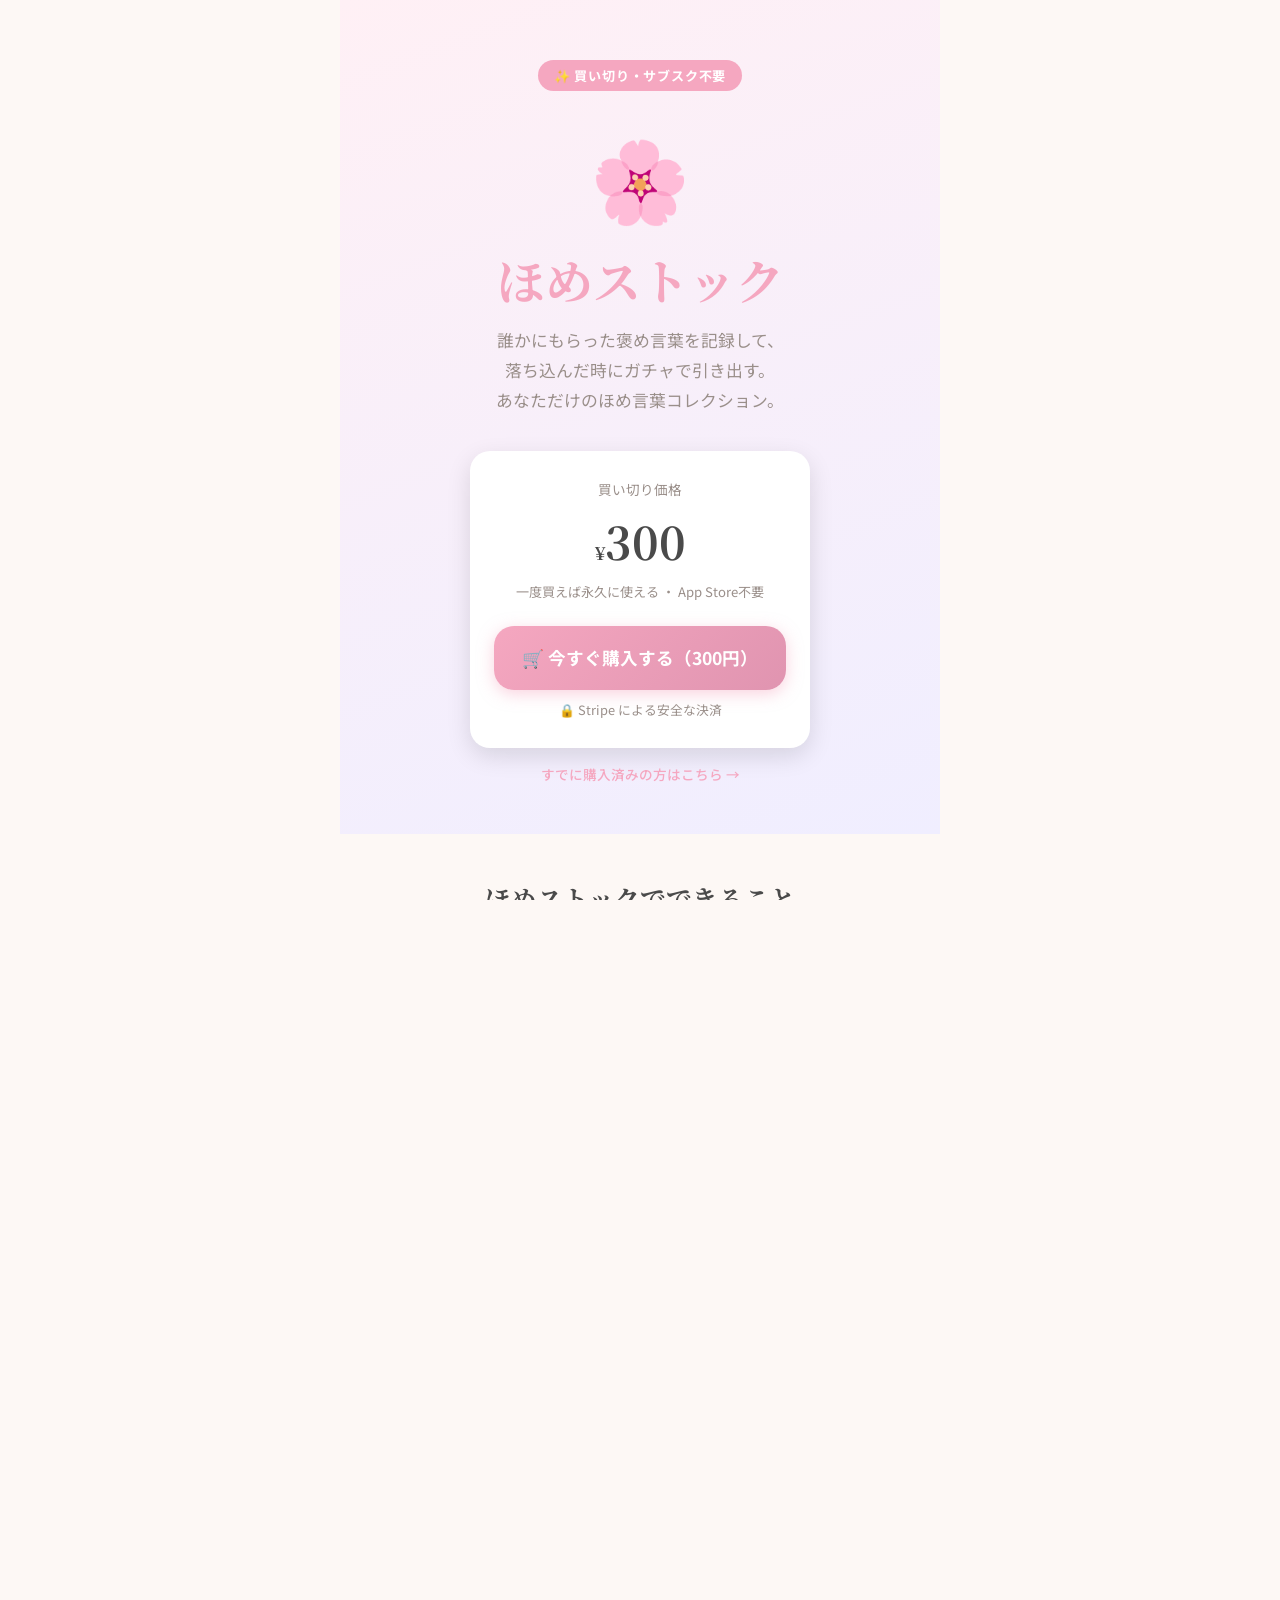
==== index.html @ d51d0ccb "initial commit: ほめストック PWA Phase1" ====
<!DOCTYPE html>
<html lang="ja">
<head>
<meta charset="UTF-8">
<meta name="viewport" content="width=device-width, initial-scale=1.0">
<title>ほめストック — もらった褒め言葉を貯めて引き出すアプリ</title>
<meta name="description" content="誰かにもらった褒め言葉を記録して、落ち込んだ時にガチャで引き出す。あなただけのほめ言葉コレクション。買い切り300円。">
<meta property="og:title" content="ほめストック">
<meta property="og:description" content="もらった褒め言葉を貯めて、落ち込んだ時にガチャで引き出す">
<meta property="og:image" content="icons/icon-512.png">
<link rel="icon" href="icons/icon-192.png">
<link rel="preconnect" href="https://fonts.googleapis.com">
<link rel="preconnect" href="https://fonts.gstatic.com" crossorigin>
<link href="https://fonts.googleapis.com/css2?family=Noto+Serif+JP:wght@400;700&family=Noto+Sans+JP:wght@400;500;700&display=swap" rel="stylesheet">
<link rel="stylesheet" href="style.css">
<style>
/* ── LP 専用スタイル ── */
body { overflow: auto; }

#lp-wrap {
  max-width: 600px;
  margin: 0 auto;
  min-height: 100vh;
}

/* Hero */
.hero {
  background: linear-gradient(160deg, #fff0f5 0%, #f0eeff 100%);
  padding: 60px 24px 48px;
  text-align: center;
}
@media (prefers-color-scheme: dark) {
  .hero { background: linear-gradient(160deg, #2a1520 0%, #1a1528 100%); }
}
.hero-badge {
  display: inline-block;
  background: var(--primary);
  color: #fff;
  border-radius: 50px;
  padding: 5px 16px;
  font-size: .82rem;
  font-weight: 700;
  letter-spacing: .06em;
  margin-bottom: 20px;
}
.hero h1 {
  font-family: var(--font-serif);
  font-size: clamp(2rem, 8vw, 3rem);
  color: var(--primary);
  margin-bottom: 16px;
  line-height: 1.2;
}
.hero-logo { font-size: 5rem; display: block; margin-bottom: 12px; }
.hero p {
  font-size: 1.05rem;
  color: var(--muted);
  line-height: 1.8;
  margin-bottom: 36px;
}

/* Price box */
.price-box {
  background: var(--card);
  border-radius: var(--radius);
  box-shadow: var(--shadow-lg);
  padding: 28px 24px;
  margin: 0 auto;
  max-width: 340px;
  text-align: center;
  margin-bottom: 16px;
}
.price-label { font-size: .85rem; color: var(--muted); margin-bottom: 4px; }
.price-amount {
  font-family: var(--font-serif);
  font-size: 2.8rem;
  font-weight: 700;
  color: var(--text);
  margin-bottom: 4px;
}
.price-amount span { font-size: 1.1rem; }
.price-note { font-size: .82rem; color: var(--muted); margin-bottom: 24px; }

#buy-btn {
  width: 100%;
  font-size: 1.1rem;
  padding: 18px;
  background: linear-gradient(135deg, var(--primary), #e094b0);
  color: #fff;
  border-radius: var(--radius);
  border: none;
  cursor: pointer;
  font-weight: 700;
  box-shadow: 0 4px 16px rgba(245,167,192,.5);
  transition: transform .15s, box-shadow .15s;
  text-decoration: none;
  display: block;
}
#buy-btn:active { transform: scale(.97); }
#buy-btn:hover  { box-shadow: 0 6px 24px rgba(245,167,192,.6); }

.secure-note {
  font-size: .8rem;
  color: var(--muted);
  display: flex;
  align-items: center;
  justify-content: center;
  gap: 4px;
  margin-top: 10px;
}

/* Features */
.section { padding: 48px 24px; }
.section h2 {
  font-family: var(--font-serif);
  font-size: 1.6rem;
  text-align: center;
  margin-bottom: 32px;
  line-height: 1.3;
}

.feature-list { display: flex; flex-direction: column; gap: 20px; }
.feature-item {
  display: flex;
  gap: 16px;
  align-items: flex-start;
}
.feature-icon { font-size: 2.2rem; flex-shrink: 0; }
.feature-body h3 { font-size: 1rem; font-weight: 700; margin-bottom: 4px; }
.feature-body p  { font-size: .9rem; color: var(--muted); line-height: 1.6; }

/* Screenshot mockup */
.mockup-section {
  padding: 32px 24px;
  background: linear-gradient(160deg, #fef5f8 0%, #f5f0ff 100%);
  text-align: center;
}
@media (prefers-color-scheme: dark) {
  .mockup-section { background: linear-gradient(160deg, #251520 0%, #1e1530 100%); }
}
.phone-frame {
  display: inline-block;
  background: var(--card);
  border-radius: 30px;
  box-shadow: var(--shadow-lg);
  padding: 24px 20px;
  border: 6px solid var(--text);
  max-width: 240px;
  width: 100%;
  text-align: left;
}
.phone-screen {
  background: var(--bg);
  border-radius: 16px;
  overflow: hidden;
  padding: 20px 16px;
}
.mock-header {
  font-family: var(--font-serif);
  font-size: 1rem;
  color: var(--primary);
  font-weight: 700;
  margin-bottom: 16px;
}
.mock-count {
  text-align: center;
  padding: 20px;
  background: linear-gradient(135deg, #fef0f5, #f0eeff);
  border-radius: 16px;
  margin-bottom: 12px;
}
.mock-count-num { font-size: 2.5rem; font-weight: 700; color: var(--primary); }
.mock-btn {
  background: var(--primary);
  color: #fff;
  border-radius: 50px;
  padding: 10px;
  text-align: center;
  font-size: .8rem;
  font-weight: 700;
  margin-bottom: 8px;
}
.mock-btn2 {
  background: var(--card);
  border: 1.5px solid var(--border);
  border-radius: 50px;
  padding: 10px;
  text-align: center;
  font-size: .8rem;
  font-weight: 500;
}

/* How to use */
.steps { display: flex; flex-direction: column; gap: 16px; }
.step {
  display: flex;
  gap: 16px;
  align-items: flex-start;
}
.step-num {
  width: 36px; height: 36px;
  background: var(--primary);
  color: #fff;
  border-radius: 50%;
  display: flex;
  align-items: center;
  justify-content: center;
  font-weight: 700;
  font-size: .95rem;
  flex-shrink: 0;
}
.step-body h3 { font-size: .95rem; font-weight: 700; margin-bottom: 2px; }
.step-body p  { font-size: .85rem; color: var(--muted); }

/* FAQ */
.faq-list { display: flex; flex-direction: column; gap: 12px; }
.faq-item {
  background: var(--card);
  border-radius: var(--radius);
  padding: 16px 20px;
  box-shadow: var(--shadow);
}
.faq-q { font-weight: 700; margin-bottom: 6px; font-size: .95rem; }
.faq-q::before { content: 'Q. '; color: var(--primary); }
.faq-a { font-size: .88rem; color: var(--muted); line-height: 1.6; }
.faq-a::before { content: 'A. '; font-weight: 500; }

/* CTA bottom */
.cta-bottom {
  padding: 48px 24px;
  text-align: center;
  background: linear-gradient(160deg, #fff0f5 0%, #f0eeff 100%);
}
@media (prefers-color-scheme: dark) {
  .cta-bottom { background: linear-gradient(160deg, #2a1520 0%, #1a1528 100%); }
}
.cta-bottom h2 { font-family: var(--font-serif); font-size: 1.5rem; margin-bottom: 12px; }
.cta-bottom p  { color: var(--muted); margin-bottom: 28px; font-size: .95rem; }

/* Footer */
footer {
  padding: 24px;
  text-align: center;
  font-size: .78rem;
  color: var(--muted);
  border-top: 1px solid var(--border);
}
footer a { color: var(--muted); }

/* Already have key */
.already-link {
  text-align: center;
  font-size: .85rem;
  color: var(--muted);
  margin-top: 12px;
}
.already-link a { color: var(--primary); text-decoration: none; font-weight: 500; }
</style>
</head>
<body>
<div id="lp-wrap">

  <!-- Hero -->
  <section class="hero">
    <span class="hero-badge">✨ 買い切り・サブスク不要</span>
    <span class="hero-logo">🌸</span>
    <h1>ほめストック</h1>
    <p>誰かにもらった褒め言葉を記録して、<br>落ち込んだ時にガチャで引き出す。<br>あなただけのほめ言葉コレクション。</p>

    <div class="price-box">
      <div class="price-label">買い切り価格</div>
      <div class="price-amount"><span>¥</span>300</div>
      <div class="price-note">一度買えば永久に使える ・ App Store不要</div>
      <!-- Stripe Checkout リンク。Phase 2 で実際の決済リンクに差し替え -->
      <a id="buy-btn" href="app.html" id="buy-btn">
        🛒 今すぐ購入する（300円）
      </a>
      <div class="secure-note">🔒 Stripe による安全な決済</div>
    </div>
    <div class="already-link">
      <a href="app.html">すでに購入済みの方はこちら →</a>
    </div>
  </section>

  <!-- Features -->
  <section class="section">
    <h2>ほめストックでできること</h2>
    <div class="feature-list">
      <div class="feature-item">
        <span class="feature-icon">💌</span>
        <div class="feature-body">
          <h3>ほめ言葉を貯める</h3>
          <p>仕事・家族・友人・恋人・自分など6つのカテゴリに分けて記録。いつ誰に言われたかも残せます。</p>
        </div>
      </div>
      <div class="feature-item">
        <span class="feature-icon">🎊</span>
        <div class="feature-body">
          <h3>ガチャで引き出す</h3>
          <p>落ち込んだ時、自信をなくした時。ボタンひとつでランダムに過去のほめ言葉が届きます。</p>
        </div>
      </div>
      <div class="feature-item">
        <span class="feature-icon">📱</span>
        <div class="feature-body">
          <h3>ホーム画面に追加できる</h3>
          <p>ブラウザから「ホーム画面に追加」でアプリのように使えます（PWA対応）。</p>
        </div>
      </div>
      <div class="feature-item">
        <span class="feature-icon">🔒</span>
        <div class="feature-body">
          <h3>データはあなたの端末に</h3>
          <p>記録はすべて端末内に保存。サーバーには送信されないので安心して使えます。</p>
        </div>
      </div>
    </div>
  </section>

  <!-- Mockup -->
  <section class="mockup-section">
    <h2 class="section-title" style="margin-bottom:24px">こんな画面です</h2>
    <div class="phone-frame">
      <div class="phone-screen">
        <div class="mock-header">🌸 ほめストック</div>
        <div class="mock-count">
          <div style="font-size:.75rem;color:var(--muted)">貯まったほめ言葉</div>
          <div class="mock-count-num">12</div>
          <div style="font-size:.75rem;color:var(--muted)">件</div>
        </div>
        <div class="mock-btn">🎊 ガチャを引く</div>
        <div class="mock-btn2">✏️ 新しいほめを記録する</div>
      </div>
    </div>
  </section>

  <!-- How to use -->
  <section class="section">
    <h2>使い方</h2>
    <div class="steps">
      <div class="step">
        <div class="step-num">1</div>
        <div class="step-body">
          <h3>購入してアプリを開く</h3>
          <p>300円で購入後、アクセスキーが届きます。app.htmlに入力してスタート。</p>
        </div>
      </div>
      <div class="step">
        <div class="step-num">2</div>
        <div class="step-body">
          <h3>ほめ言葉を記録する</h3>
          <p>カテゴリを選んで、言われた言葉と日付を入力。保存ボタンで花吹雪が舞います。</p>
        </div>
      </div>
      <div class="step">
        <div class="step-num">3</div>
        <div class="step-body">
          <h3>ガチャで引き出す</h3>
          <p>落ち込んだ時にガチャボタンを押すと、過去のほめ言葉がランダムで届きます。</p>
        </div>
      </div>
    </div>
  </section>

  <!-- FAQ -->
  <section class="section" style="padding-top: 0;">
    <h2>よくある質問</h2>
    <div class="faq-list">
      <div class="faq-item">
        <div class="faq-q">App Storeからダウンロードが必要ですか？</div>
        <div class="faq-a">不要です。ブラウザでそのまま使えます。「ホーム画面に追加」でアプリ感覚で利用できます。</div>
      </div>
      <div class="faq-item">
        <div class="faq-q">データはどこに保存されますか？</div>
        <div class="faq-a">すべてお使いの端末（ブラウザのlocalStorage）に保存されます。外部サーバーへの送信は一切ありません。</div>
      </div>
      <div class="faq-item">
        <div class="faq-q">機種変更したらデータは消えますか？</div>
        <div class="faq-a">現在のバージョンではデータは端末内に保存されるため、機種変更時にはデータが引き継がれません。バックアップ機能は今後追加予定です。</div>
      </div>
      <div class="faq-item">
        <div class="faq-q">サブスクリプションはありますか？</div>
        <div class="faq-a">ありません。一度購入すれば永久に無料でご利用いただけます。</div>
      </div>
    </div>
  </section>

  <!-- CTA bottom -->
  <section class="cta-bottom">
    <h2>あなたへのほめ言葉、<br>もっと大切に残そう。</h2>
    <p>買い切り300円。今すぐ始められます。</p>
    <a class="btn btn-primary btn-lg" href="app.html" style="display:inline-block;text-decoration:none;max-width:320px;width:100%">
      🛒 購入して始める（¥300）
    </a>
  </section>

  <!-- Footer -->
  <footer>
    <p>ほめストック by AETHERCORE</p>
    <p style="margin-top:8px">
      <a href="#">特定商取引法に基づく表記</a> ・
      <a href="#">プライバシーポリシー</a>
    </p>
  </footer>

</div>
</body>
</html>
---- style.css ----
/* ──────────────────────────────────────────────────────
   ほめストック — 共通スタイル
────────────────────────────────────────────────────── */

:root {
  --primary:   #F5A7C0;
  --secondary: #A7C5F5;
  --accent:    #F5D4A7;
  --bg:        #FDF8F5;
  --text:      #4A4A4A;
  --card:      #FFFFFF;
  --border:    #EEE0D8;
  --muted:     #9A8F8A;
  --success:   #7EC8A4;
  --radius:    20px;
  --shadow:    0 4px 12px rgba(0,0,0,0.08);
  --shadow-lg: 0 8px 24px rgba(0,0,0,0.12);
  --nav-h:     68px;
  --font-serif: 'Noto Serif JP', serif;
  --font-sans:  'Noto Sans JP', sans-serif;
}

@media (prefers-color-scheme: dark) {
  :root {
    --bg:        #1E1A1C;
    --card:      #2A2426;
    --text:      #EDE0D8;
    --border:    #3A3236;
    --muted:     #8A7A78;
    --shadow:    0 4px 12px rgba(0,0,0,0.3);
    --shadow-lg: 0 8px 24px rgba(0,0,0,0.4);
  }
}

*, *::before, *::after {
  box-sizing: border-box;
  margin: 0;
  padding: 0;
  -webkit-tap-highlight-color: transparent;
}

html, body {
  height: 100%;
  overflow: hidden;
  background: var(--bg);
  color: var(--text);
  font-family: var(--font-sans);
  font-size: 16px;
  line-height: 1.6;
  -webkit-font-smoothing: antialiased;
}

button {
  cursor: pointer;
  border: none;
  background: none;
  font-family: inherit;
  font-size: inherit;
  color: inherit;
  outline: none;
}

input, textarea, select {
  font-family: inherit;
  font-size: inherit;
  color: var(--text);
  background: var(--bg);
  outline: none;
}

/* ── Utilities ── */
.hidden { display: none !important; }
.sr-only { position: absolute; width: 1px; height: 1px; overflow: hidden; clip: rect(0,0,0,0); }

.btn {
  display: inline-flex;
  align-items: center;
  justify-content: center;
  gap: 8px;
  padding: 14px 28px;
  border-radius: var(--radius);
  font-weight: 700;
  font-size: 1rem;
  transition: transform .15s, box-shadow .15s, opacity .15s;
}
.btn:active { transform: scale(.96); }
.btn-primary {
  background: var(--primary);
  color: #fff;
  box-shadow: var(--shadow);
}
.btn-primary:hover { box-shadow: var(--shadow-lg); }
.btn-secondary {
  background: var(--card);
  color: var(--text);
  border: 2px solid var(--border);
  box-shadow: var(--shadow);
}
.btn-accent {
  background: var(--accent);
  color: var(--text);
  box-shadow: var(--shadow);
}
.btn-lg {
  padding: 20px 40px;
  font-size: 1.2rem;
  border-radius: 50px;
}

/* ── Card ── */
.card {
  background: var(--card);
  border-radius: var(--radius);
  box-shadow: var(--shadow);
  padding: 20px;
}

/* ── Section title ── */
.section-title {
  font-family: var(--font-serif);
  font-size: 1.4rem;
  font-weight: 700;
  margin-bottom: 16px;
  letter-spacing: .04em;
}

/* ── Loading spinner ── */
.spinner {
  width: 36px; height: 36px;
  border: 3px solid var(--border);
  border-top-color: var(--primary);
  border-radius: 50%;
  animation: spin .8s linear infinite;
  margin: 40px auto;
}
@keyframes spin { to { transform: rotate(360deg); } }

/* ── Toast notification ── */
#toast {
  position: fixed;
  bottom: calc(var(--nav-h) + 20px);
  left: 50%;
  transform: translateX(-50%) translateY(20px);
  background: var(--text);
  color: var(--bg);
  padding: 12px 24px;
  border-radius: 50px;
  font-size: .9rem;
  font-weight: 500;
  opacity: 0;
  pointer-events: none;
  z-index: 9999;
  transition: opacity .3s, transform .3s;
  white-space: nowrap;
}
#toast.show {
  opacity: 1;
  transform: translateX(-50%) translateY(0);
}

/* ── Particles ── */
#particles {
  position: fixed;
  inset: 0;
  pointer-events: none;
  z-index: 500;
  overflow: hidden;
}
.particle {
  position: absolute;
  font-size: 1.4rem;
  animation: floatUp 1.8s ease-out forwards;
}
@keyframes floatUp {
  0%   { opacity: 1; transform: translateY(0) scale(1) rotate(0deg); }
  100% { opacity: 0; transform: translateY(-300px) scale(.4) rotate(720deg); }
}
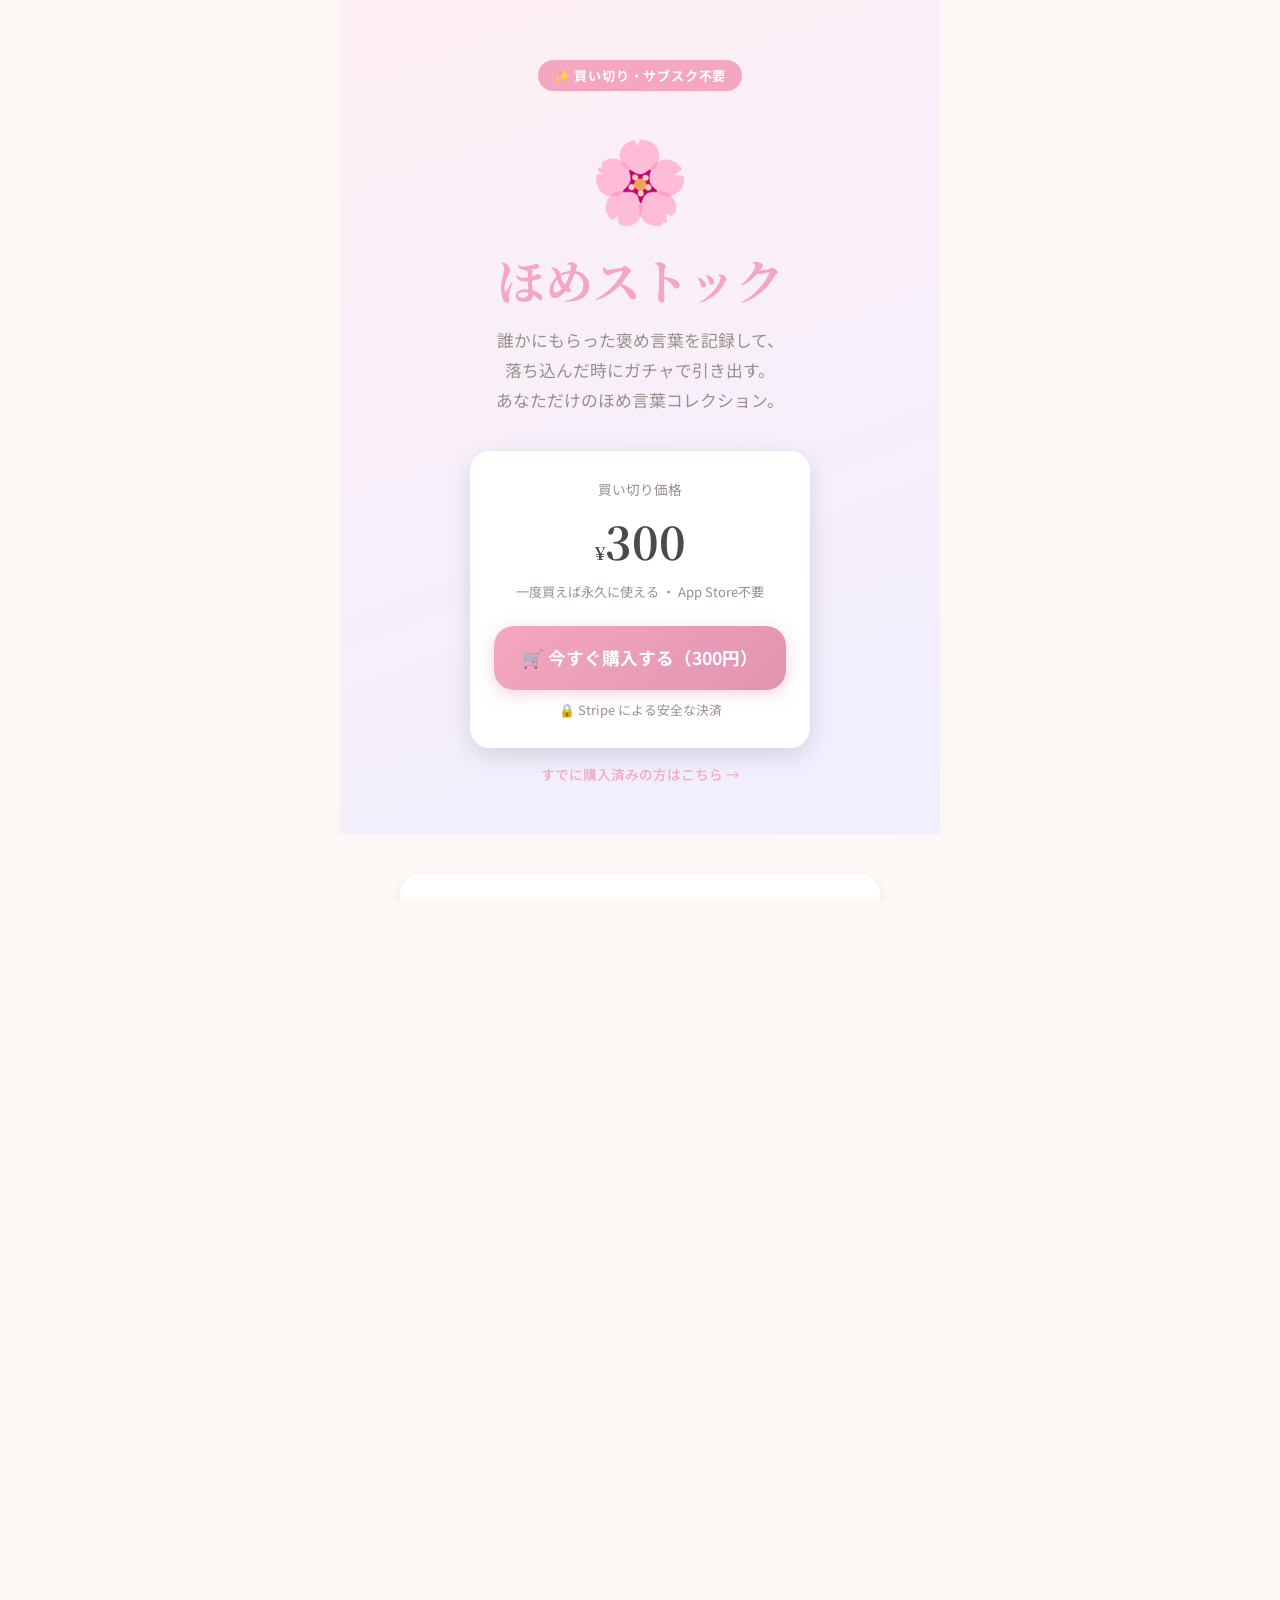
==== commit 418e728b: "feat: ホーム画面追加ガイド追加 + QRコード追加（Phase 2準備）" ====
--- a/index.html
+++ b/index.html
@@ -246,6 +246,55 @@
 }
 footer a { color: var(--muted); }
 
+/* Add to Home Screen guide */
+.add-to-home {
+  margin: 40px auto;
+  max-width: 480px;
+  padding: 24px;
+  background: var(--card);
+  border-radius: 20px;
+  box-shadow: var(--shadow);
+}
+.add-to-home h2 {
+  text-align: center;
+  font-size: 1.2rem;
+  margin-bottom: 20px;
+  color: var(--text);
+}
+.device-guide {
+  display: flex;
+  flex-direction: column;
+  gap: 20px;
+}
+.guide-item {
+  background: var(--bg);
+  border-radius: 12px;
+  padding: 16px;
+}
+.guide-item h3 {
+  font-size: 1rem;
+  margin-bottom: 10px;
+  color: var(--primary);
+}
+.guide-item ol {
+  padding-left: 20px;
+  font-size: .9rem;
+  color: var(--muted);
+  line-height: 1.8;
+}
+.note {
+  font-size: .75rem;
+  color: var(--muted);
+  margin-top: 8px;
+}
+.add-note {
+  text-align: center;
+  font-size: .85rem;
+  color: var(--muted);
+  margin-top: 20px;
+  line-height: 1.6;
+}
+
 /* Already have key */
 .already-link {
   text-align: center;
@@ -279,6 +328,33 @@
     <div class="already-link">
       <a href="app.html">すでに購入済みの方はこちら →</a>
     </div>
+  </section>
+
+  <!-- ホーム画面に追加する方法 -->
+  <section class="add-to-home">
+    <h2>📱 アプリとして使う方法</h2>
+    <div class="device-guide">
+      <div class="guide-item">
+        <h3>🍎 iPhoneの場合</h3>
+        <ol>
+          <li>Safariでこのページを開く</li>
+          <li>下の共有ボタン（□↑）をタップ</li>
+          <li>「ホーム画面に追加」を選ぶ</li>
+          <li>「追加」をタップして完了</li>
+        </ol>
+        <p class="note">※ SafariのみホームへのPWA追加が可能です</p>
+      </div>
+      <div class="guide-item">
+        <h3>🤖 Androidの場合</h3>
+        <ol>
+          <li>Chromeでこのページを開く</li>
+          <li>右上のメニュー（⋮）をタップ</li>
+          <li>「ホーム画面に追加」を選ぶ</li>
+          <li>「追加」をタップして完了</li>
+        </ol>
+      </div>
+    </div>
+    <p class="add-note">ホーム画面に追加すると、アプリのように起動できます。<br>データはあなたのスマホ内に保存されます。</p>
   </section>
 
   <!-- Features -->
